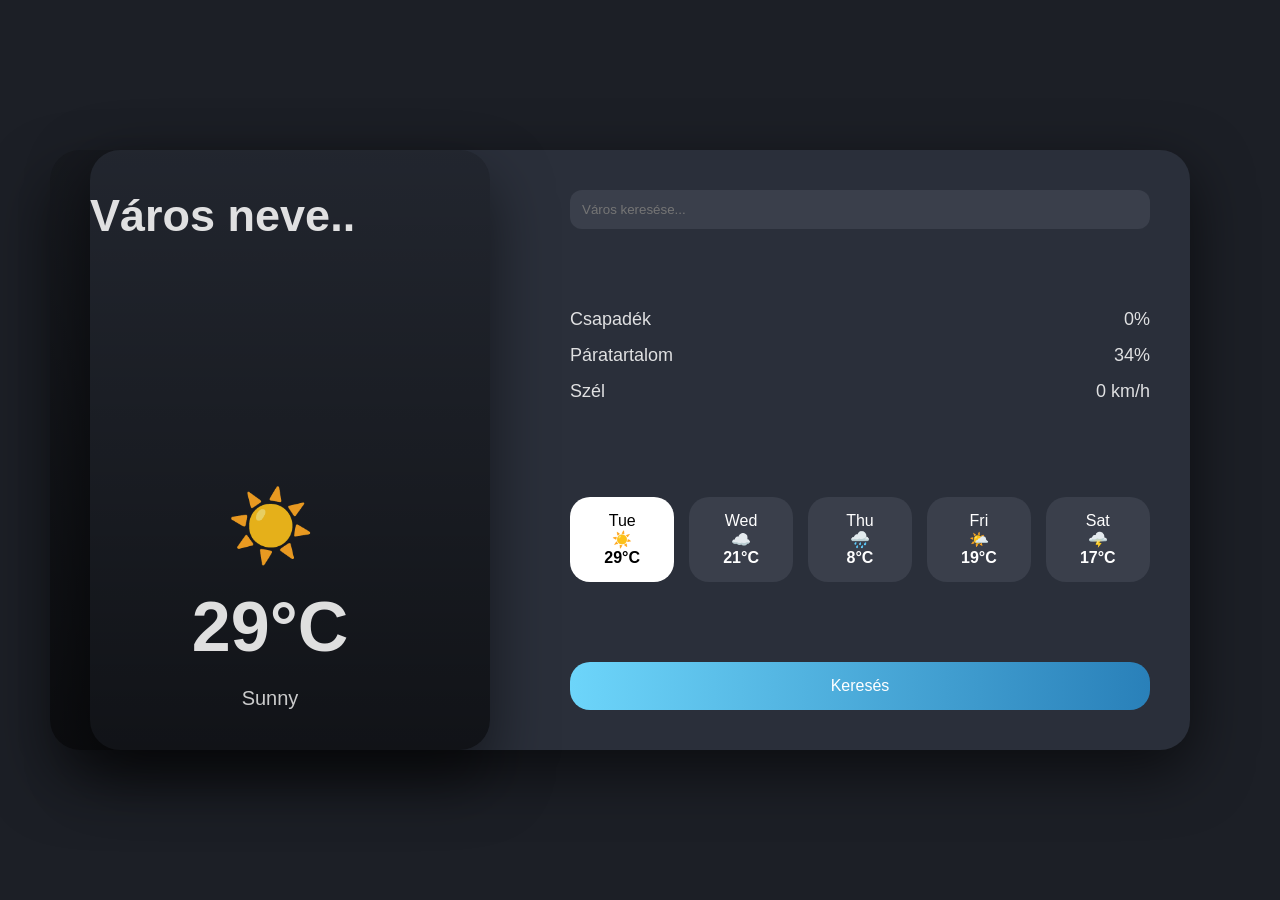
==== index.html @ 41c297f8 "fork done" ====
<!DOCTYPE html>
<html lang="hu">
<head>
    <meta charset="UTF-8">
    <title>Weather App</title>
    <link rel="stylesheet" href="styles/style.css">
</head>
<body>

<div class="app">

    <!-- BAL PANEL -->
    <div class="left-panel">
        <div class="date">
            <h2 id="location">Város neve..</h2>
            <p id="date"></p>
            <p id="dateDay"></p>
        </div>

        <div class="weather-main">
            <div class="icon" id="iconData">☀️</div>
            <h1 id="temperature">29°C</h1>
            <p class="status">Sunny</p>
        </div>
    </div>


    <div class="right-panel">

        <!-- KERESŐ -->
        <div class="search-box">
            <input type="text" id="cityInput" placeholder="Város keresése...">
            
            <p id="moreInfo"></p>
        </div>

        <!-- EXTRA INFÓ -->
        <div class="details">
            <div>
                <p>Csapadék</p>
                <span id="precipitation">0%</span>
            </div>
            <div>
                <p>Páratartalom</p>
                <span id="humidity">34%</span>
            </div>
            <div>
                <p>Szél</p>
                <span id="wind">0 km/h</span>
            </div>
        </div>

        <!-- 5 NAP -->
        <div class="forecast">
            <div class="day active">
                <p>Tue</p>
                <span>☀️</span>
                <h4>29°C</h4>
            </div>
            <div class="day">
                <p>Wed</p>
                <span>☁️</span>
                <h4>21°C</h4>
            </div>
            <div class="day">
                <p>Thu</p>
                <span>🌧️</span>
                <h4>8°C</h4>
            </div>
            <div class="day">
                <p>Fri</p>
                <span>🌤️</span>
                <h4>19°C</h4>
            </div>
            <div class="day">
                <p>Sat</p>
                <span>🌩️</span>
                <h4>17°C</h4>
            </div>
        </div>

        <button id="searchBtn" class="change-btn">Keresés</button>

    </div>

</div>
    <script src="scirpts/script.js"></script>
    <script src="scirpts/masik.js"></script>
</body>
</html>
---- styles/style.css ----
* {
    margin: 0;
    padding: 0;
    box-sizing: border-box;
    font-family: -apple-system, BlinkMacSystemFont, sans-serif;
}

body {
    height: 100vh;
    background: #1c1f26;
    display: flex;
    justify-content: center;
    align-items: center;
}

.app {
    display: flex;
    width: 1100px;
    height: 600px;
    border-radius: 30px;
    background: #2a2f3a;
    box-shadow: 0 20px 60px rgba(0,0,0,0.6);
    overflow: visible;
}

/* BAL PANEL */
.left-panel {
    width: 40%;
    padding: 40px;
    border-radius: 30px;
    background: linear-gradient(
        to bottom,
        rgba(0,0,0,0.2),
        rgba(0,0,0,0.6)
    ),
    url("https://images.unsplash.com/photo-1507525428034-b723cf961d3e") center/cover;
    color: rgb(245,245,245,0.9);
    position: relative;
    left: -40px; /* kiugrás */
    box-shadow: 0 30px 60px rgba(0,0,0,0.5);
    display: flex;
    flex-direction: column;
    justify-content: space-between;
}

.date{
    font-weight: bold;
    font-size: 30px;

}

.weather-main {
    text-align: center;
}

.weather-main h1 {
    font-size: 70px;
    margin: 20px 0;
}

.status {
    font-size: 20px;
    opacity: 0.9;
}

/* JOBB PANEL */
.right-panel {
    width: 60%;
    padding: 40px;
    color: white;
    display: flex;
    flex-direction: column;
    justify-content: space-between;
}

/* SEARCH */
.search-box {
    display: flex;
    gap: 10px;
    flex-direction: column;
}
.search-box p {
    color: rgb(245,245,245,0.9);
    display: none;
}
.search-box a {
    color:antiquewhite;
}


.search-box input {
    flex: 1;
    padding: 12px;
    border-radius: 12px;
    border: none;
    background: #3a3f4b;
    color: white;
    outline: none;
}

.search-box button {
    padding: 12px 16px;
    border-radius: 12px;
    border: none;
    cursor: pointer;
    background: linear-gradient(90deg, #6dd5fa, #2980b9);
    color: white;
}

/* DETAILS */
.details {
    margin-top: 40px;
}

.details div {
    display: flex;
    justify-content: space-between;
    margin-bottom: 15px;
    font-size: 18px;
    opacity: 0.85;
}

/* FORECAST */
.forecast {
    display: flex;
    justify-content: space-between;
    margin-top: 40px;
}

.day {
    background: #3a3f4b;
    padding: 15px;
    border-radius: 20px;
    width: 18%;
    text-align: center;
    transition: 0.3s;
}

.day.active {
    background: white;
    color: black;
}

.day:hover {
    transform: translateY(-5px);
}

/* BUTTON */
.change-btn {
    margin-top: 40px;
    padding: 15px;
    border-radius: 20px;
    border: none;
    background: linear-gradient(90deg, #6dd5fa, #2980b9);
    color: white;
    cursor: pointer;
    font-size: 16px;
}

.icon{
    font-size: 70px;
}
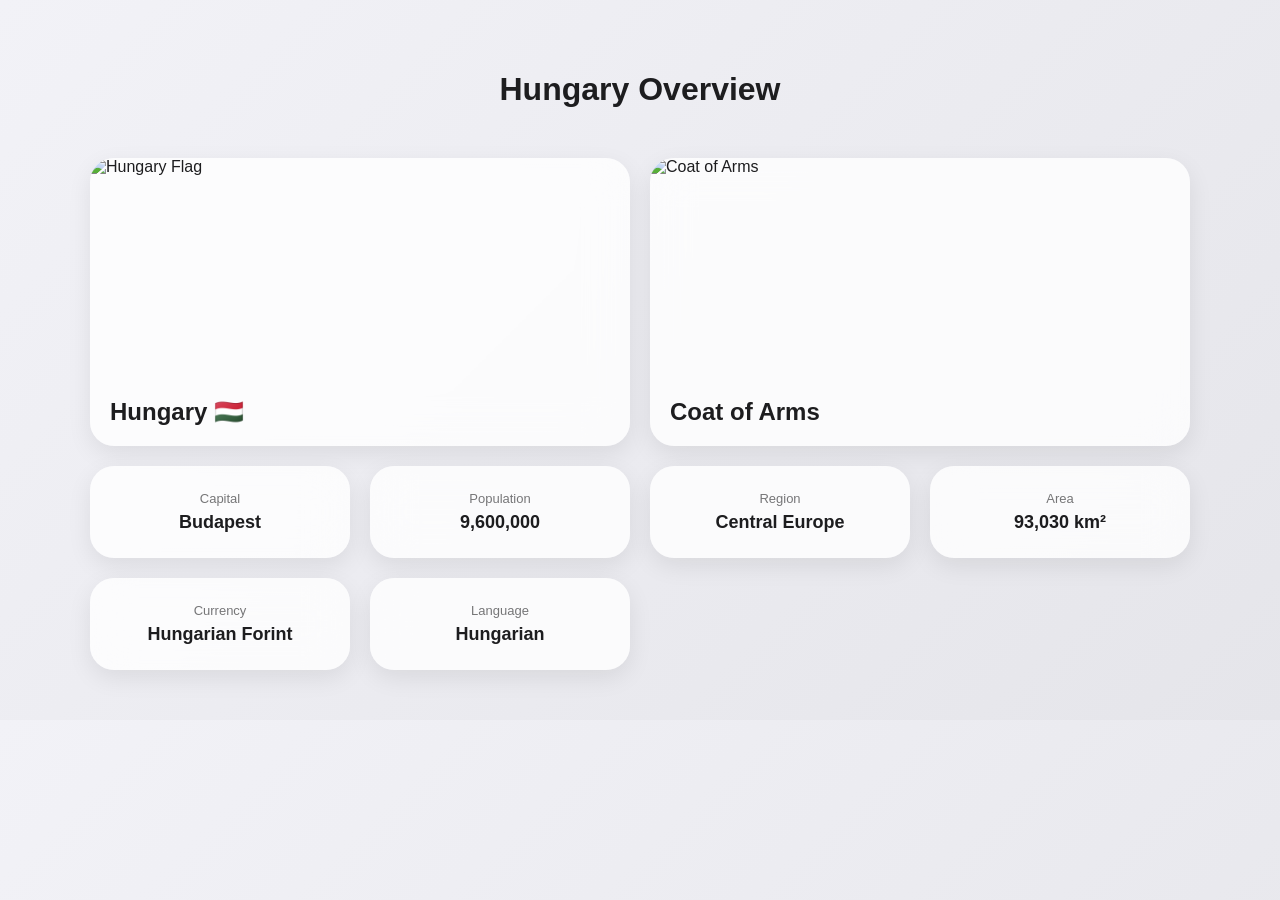
==== commit db8afde1: "moreinfo.html elkeszitése és megírása" ====
--- a/index.html
+++ b/index.html
@@ -1,90 +1,172 @@
 <!DOCTYPE html>
 <html lang="hu">
 <head>
-    <meta charset="UTF-8">
-    <title>Weather App</title>
-    <link rel="stylesheet" href="styles/style.css">
+<meta charset="UTF-8">
+<meta name="viewport" content="width=device-width, initial-scale=1.0">
+<title>Country Cards</title>
+
+<style>
+body {
+    margin: 0;
+    font-family: -apple-system, BlinkMacSystemFont, sans-serif;
+    background: linear-gradient(135deg, #f2f2f7, #e5e5ea);
+    padding: 50px 20px;
+    color: #1d1d1f;
+}
+
+.app {
+    max-width: 1100px;
+    margin: auto;
+}
+
+h1 {
+    text-align: center;
+    margin-bottom: 50px;
+    font-weight: 600;
+}
+
+.cards {
+    display: grid;
+    grid-template-columns: repeat(4, 1fr);
+    gap: 20px;
+}
+
+/* alap card */
+.card {
+    background: #ffffffcc;
+    backdrop-filter: blur(20px);
+    border-radius: 24px;
+    padding: 18px;
+    box-shadow: 0 8px 25px rgba(0,0,0,0.08);
+    transition: 0.3s ease;
+}
+
+.card:hover {
+    transform: translateY(-6px);
+}
+
+/* NAGY képes card */
+.card.large {
+    grid-column: span 2;
+    padding: 0;
+    overflow: hidden;
+}
+
+.card.large img {
+    width: 100%;
+    height: 220px;
+    object-fit: cover;
+    display: block;
+}
+
+.card.large .content {
+    padding: 20px;
+}
+
+.card.large h2 {
+    margin: 0;
+    font-weight: 600;
+}
+
+/* kicsi text card */
+.card.small {
+    display: flex;
+    flex-direction: column;
+    justify-content: center;
+    text-align: center;
+    padding: 25px 15px;
+}
+
+.label {
+    font-size: 13px;
+    opacity: 0.6;
+    margin-bottom: 6px;
+}
+
+.value {
+    font-size: 18px;
+    font-weight: 600;
+}
+
+/* responsive */
+@media (max-width: 900px) {
+    .cards {
+        grid-template-columns: repeat(2, 1fr);
+    }
+
+    .card.large {
+        grid-column: span 2;
+    }
+}
+
+@media (max-width: 500px) {
+    .cards {
+        grid-template-columns: 1fr;
+    }
+
+    .card.large {
+        grid-column: span 1;
+    }
+}
+</style>
+
 </head>
 <body>
 
 <div class="app">
+    <h1>Hungary Overview</h1>
 
-    <!-- BAL PANEL -->
-    <div class="left-panel">
-        <div class="date">
-            <h2 id="location">Város neve..</h2>
-            <p id="date"></p>
-            <p id="dateDay"></p>
-        </div>
+    <div class="cards">
 
-        <div class="weather-main">
-            <div class="icon" id="iconData">☀️</div>
-            <h1 id="temperature">29°C</h1>
-            <p class="status">Sunny</p>
-        </div>
-    </div>
-
-
-    <div class="right-panel">
-
-        <!-- KERESŐ -->
-        <div class="search-box">
-            <input type="text" id="cityInput" placeholder="Város keresése...">
-            
-            <p id="moreInfo"></p>
-        </div>
-
-        <!-- EXTRA INFÓ -->
-        <div class="details">
-            <div>
-                <p>Csapadék</p>
-                <span id="precipitation">0%</span>
-            </div>
-            <div>
-                <p>Páratartalom</p>
-                <span id="humidity">34%</span>
-            </div>
-            <div>
-                <p>Szél</p>
-                <span id="wind">0 km/h</span>
+        <!-- NAGY FLAG CARD -->
+        <div class="card large">
+            <img src="https://flagcdn.com/w1280/hu.png" alt="Hungary Flag">
+            <div class="content">
+                <h2>Hungary 🇭🇺</h2>
             </div>
         </div>
 
-        <!-- 5 NAP -->
-        <div class="forecast">
-            <div class="day active">
-                <p>Tue</p>
-                <span>☀️</span>
-                <h4>29°C</h4>
-            </div>
-            <div class="day">
-                <p>Wed</p>
-                <span>☁️</span>
-                <h4>21°C</h4>
-            </div>
-            <div class="day">
-                <p>Thu</p>
-                <span>🌧️</span>
-                <h4>8°C</h4>
-            </div>
-            <div class="day">
-                <p>Fri</p>
-                <span>🌤️</span>
-                <h4>19°C</h4>
-            </div>
-            <div class="day">
-                <p>Sat</p>
-                <span>🌩️</span>
-                <h4>17°C</h4>
+        <!-- NAGY COAT CARD -->
+        <div class="card large">
+            <img src="https://mainfacts.com/media/images/coats_of_arms/hu.png" alt="Coat of Arms">
+            <div class="content">
+                <h2>Coat of Arms</h2>
             </div>
         </div>
 
-        <button id="searchBtn" class="change-btn">Keresés</button>
+        <!-- KICSI INFÓ CARDOK -->
+        <div class="card small">
+            <div class="label">Capital</div>
+            <div class="value">Budapest</div>
+        </div>
+
+        <div class="card small">
+            <div class="label">Population</div>
+            <div class="value">9,600,000</div>
+        </div>
+
+        <div class="card small">
+            <div class="label">Region</div>
+            <div class="value">Central Europe</div>
+        </div>
+
+        <div class="card small">
+            <div class="label">Area</div>
+            <div class="value">93,030 km²</div>
+        </div>
+
+        <div class="card small">
+            <div class="label">Currency</div>
+            <div class="value">Hungarian Forint</div>
+        </div>
+
+        <div class="card small">
+            <div class="label">Language</div>
+            <div class="value">Hungarian</div>
+        </div>
 
     </div>
+</div>
 
-</div>
-    <script src="scirpts/script.js"></script>
-    <script src="scirpts/masik.js"></script>
 </body>
 </html>
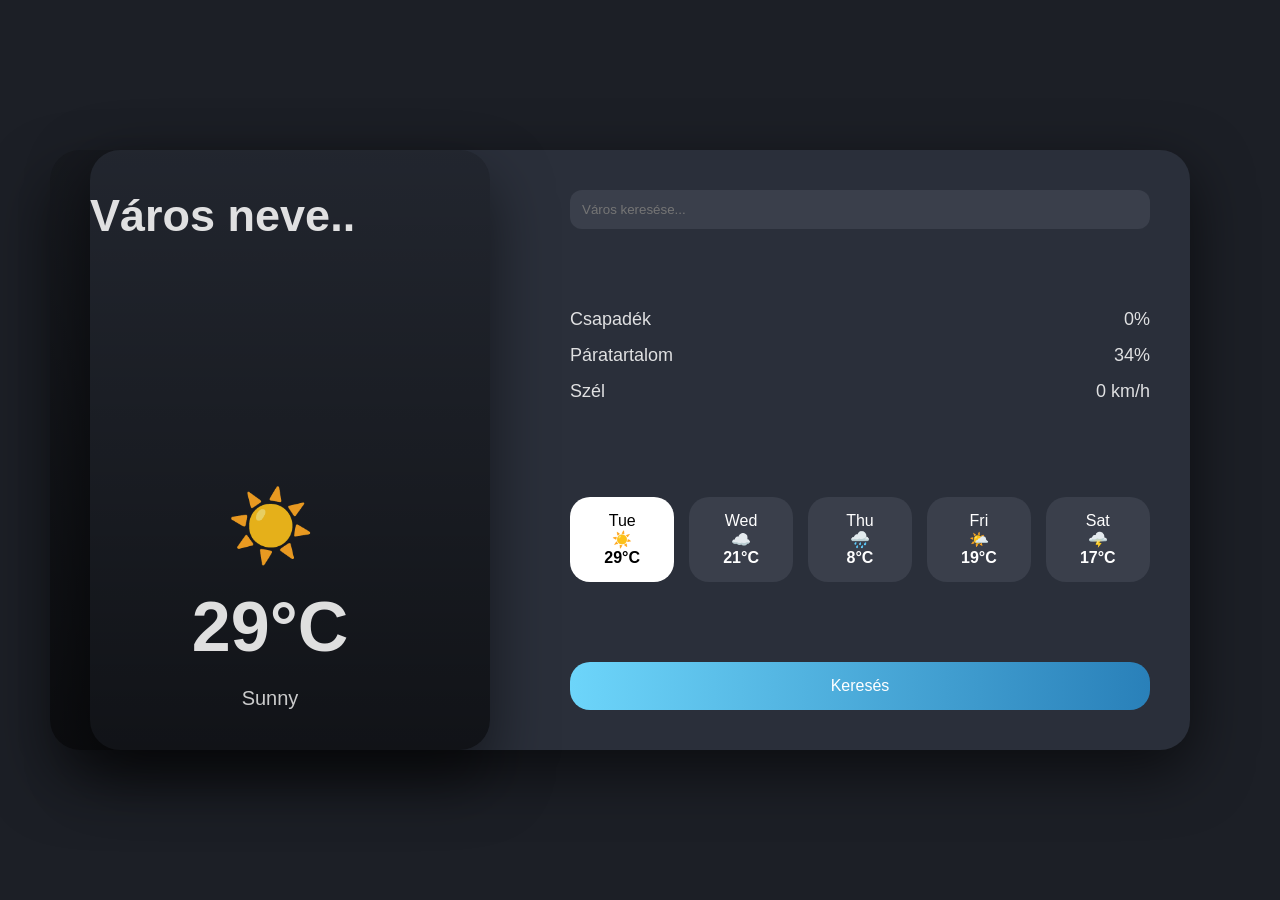
==== commit 34d386a5: "Szopas js ben, uj html" ====
--- a/index.html
+++ b/index.html
@@ -1,172 +1,89 @@
 <!DOCTYPE html>
 <html lang="hu">
 <head>
-<meta charset="UTF-8">
-<meta name="viewport" content="width=device-width, initial-scale=1.0">
-<title>Country Cards</title>
-
-<style>
-body {
-    margin: 0;
-    font-family: -apple-system, BlinkMacSystemFont, sans-serif;
-    background: linear-gradient(135deg, #f2f2f7, #e5e5ea);
-    padding: 50px 20px;
-    color: #1d1d1f;
-}
-
-.app {
-    max-width: 1100px;
-    margin: auto;
-}
-
-h1 {
-    text-align: center;
-    margin-bottom: 50px;
-    font-weight: 600;
-}
-
-.cards {
-    display: grid;
-    grid-template-columns: repeat(4, 1fr);
-    gap: 20px;
-}
-
-/* alap card */
-.card {
-    background: #ffffffcc;
-    backdrop-filter: blur(20px);
-    border-radius: 24px;
-    padding: 18px;
-    box-shadow: 0 8px 25px rgba(0,0,0,0.08);
-    transition: 0.3s ease;
-}
-
-.card:hover {
-    transform: translateY(-6px);
-}
-
-/* NAGY képes card */
-.card.large {
-    grid-column: span 2;
-    padding: 0;
-    overflow: hidden;
-}
-
-.card.large img {
-    width: 100%;
-    height: 220px;
-    object-fit: cover;
-    display: block;
-}
-
-.card.large .content {
-    padding: 20px;
-}
-
-.card.large h2 {
-    margin: 0;
-    font-weight: 600;
-}
-
-/* kicsi text card */
-.card.small {
-    display: flex;
-    flex-direction: column;
-    justify-content: center;
-    text-align: center;
-    padding: 25px 15px;
-}
-
-.label {
-    font-size: 13px;
-    opacity: 0.6;
-    margin-bottom: 6px;
-}
-
-.value {
-    font-size: 18px;
-    font-weight: 600;
-}
-
-/* responsive */
-@media (max-width: 900px) {
-    .cards {
-        grid-template-columns: repeat(2, 1fr);
-    }
-
-    .card.large {
-        grid-column: span 2;
-    }
-}
-
-@media (max-width: 500px) {
-    .cards {
-        grid-template-columns: 1fr;
-    }
-
-    .card.large {
-        grid-column: span 1;
-    }
-}
-</style>
-
+    <meta charset="UTF-8">
+    <title>Weather App</title>
+    <link rel="stylesheet" href="styles/style.css">
 </head>
 <body>
 
 <div class="app">
-    <h1>Hungary Overview</h1>
 
-    <div class="cards">
+    <!-- BAL PANEL -->
+    <div class="left-panel">
+        <div class="date">
+            <h2 id="location">Város neve..</h2>
+            <p id="date"></p>
+            <p id="dateDay"></p>
+        </div>
 
-        <!-- NAGY FLAG CARD -->
-        <div class="card large">
-            <img src="https://flagcdn.com/w1280/hu.png" alt="Hungary Flag">
-            <div class="content">
-                <h2>Hungary 🇭🇺</h2>
+        <div class="weather-main">
+            <div class="icon" id="iconData">☀️</div>
+            <h1 id="temperature">29°C</h1>
+            <p class="status">Sunny</p>
+        </div>
+    </div>
+
+
+    <div class="right-panel">
+
+        <!-- KERESŐ -->
+        <div class="search-box">
+            <input type="text" id="cityInput" placeholder="Város keresése...">
+            
+            <p id="moreInfo"></p>
+        </div>
+
+        <!-- EXTRA INFÓ -->
+        <div class="details">
+            <div>
+                <p>Csapadék</p>
+                <span id="precipitation">0%</span>
+            </div>
+            <div>
+                <p>Páratartalom</p>
+                <span id="humidity">34%</span>
+            </div>
+            <div>
+                <p>Szél</p>
+                <span id="wind">0 km/h</span>
             </div>
         </div>
 
-        <!-- NAGY COAT CARD -->
-        <div class="card large">
-            <img src="https://mainfacts.com/media/images/coats_of_arms/hu.png" alt="Coat of Arms">
-            <div class="content">
-                <h2>Coat of Arms</h2>
+        <!-- 5 NAP -->
+        <div class="forecast">
+            <div class="day active">
+                <p>Tue</p>
+                <span>☀️</span>
+                <h4>29°C</h4>
+            </div>
+            <div class="day">
+                <p>Wed</p>
+                <span>☁️</span>
+                <h4>21°C</h4>
+            </div>
+            <div class="day">
+                <p>Thu</p>
+                <span>🌧️</span>
+                <h4>8°C</h4>
+            </div>
+            <div class="day">
+                <p>Fri</p>
+                <span>🌤️</span>
+                <h4>19°C</h4>
+            </div>
+            <div class="day">
+                <p>Sat</p>
+                <span>🌩️</span>
+                <h4>17°C</h4>
             </div>
         </div>
 
-        <!-- KICSI INFÓ CARDOK -->
-        <div class="card small">
-            <div class="label">Capital</div>
-            <div class="value">Budapest</div>
-        </div>
-
-        <div class="card small">
-            <div class="label">Population</div>
-            <div class="value">9,600,000</div>
-        </div>
-
-        <div class="card small">
-            <div class="label">Region</div>
-            <div class="value">Central Europe</div>
-        </div>
-
-        <div class="card small">
-            <div class="label">Area</div>
-            <div class="value">93,030 km²</div>
-        </div>
-
-        <div class="card small">
-            <div class="label">Currency</div>
-            <div class="value">Hungarian Forint</div>
-        </div>
-
-        <div class="card small">
-            <div class="label">Language</div>
-            <div class="value">Hungarian</div>
-        </div>
+        <button id="searchBtn" class="change-btn">Keresés</button>
 
     </div>
+
 </div>
-
+    <script src="scirpts/script.js"></script>
 </body>
 </html>
--- a/styles/style.css
+++ b/styles/style.css
@@ -0,0 +1,162 @@
+* {
+    margin: 0;
+    padding: 0;
+    box-sizing: border-box;
+    font-family: -apple-system, BlinkMacSystemFont, sans-serif;
+}
+
+body {
+    height: 100vh;
+    background: #1c1f26;
+    display: flex;
+    justify-content: center;
+    align-items: center;
+}
+
+.app {
+    display: flex;
+    width: 1100px;
+    height: 600px;
+    border-radius: 30px;
+    background: #2a2f3a;
+    box-shadow: 0 20px 60px rgba(0,0,0,0.6);
+    overflow: visible;
+}
+
+/* BAL PANEL */
+.left-panel {
+    width: 40%;
+    padding: 40px;
+    border-radius: 30px;
+    background: linear-gradient(
+        to bottom,
+        rgba(0,0,0,0.2),
+        rgba(0,0,0,0.6)
+    ),
+    url("https://images.unsplash.com/photo-1507525428034-b723cf961d3e") center/cover;
+    color: rgb(245,245,245,0.9);
+    position: relative;
+    left: -40px; /* kiugrás */
+    box-shadow: 0 30px 60px rgba(0,0,0,0.5);
+    display: flex;
+    flex-direction: column;
+    justify-content: space-between;
+}
+
+.date{
+    font-weight: bold;
+    font-size: 30px;
+
+}
+
+.weather-main {
+    text-align: center;
+}
+
+.weather-main h1 {
+    font-size: 70px;
+    margin: 20px 0;
+}
+
+.status {
+    font-size: 20px;
+    opacity: 0.9;
+}
+
+/* JOBB PANEL */
+.right-panel {
+    width: 60%;
+    padding: 40px;
+    color: white;
+    display: flex;
+    flex-direction: column;
+    justify-content: space-between;
+}
+
+/* SEARCH */
+.search-box {
+    display: flex;
+    gap: 10px;
+    flex-direction: column;
+}
+.search-box p {
+    color: rgb(245,245,245,0.9);
+    display: none;
+}
+.search-box a {
+    color:antiquewhite;
+}
+
+
+.search-box input {
+    flex: 1;
+    padding: 12px;
+    border-radius: 12px;
+    border: none;
+    background: #3a3f4b;
+    color: white;
+    outline: none;
+}
+
+.search-box button {
+    padding: 12px 16px;
+    border-radius: 12px;
+    border: none;
+    cursor: pointer;
+    background: linear-gradient(90deg, #6dd5fa, #2980b9);
+    color: white;
+}
+
+/* DETAILS */
+.details {
+    margin-top: 40px;
+}
+
+.details div {
+    display: flex;
+    justify-content: space-between;
+    margin-bottom: 15px;
+    font-size: 18px;
+    opacity: 0.85;
+}
+
+/* FORECAST */
+.forecast {
+    display: flex;
+    justify-content: space-between;
+    margin-top: 40px;
+}
+
+.day {
+    background: #3a3f4b;
+    padding: 15px;
+    border-radius: 20px;
+    width: 18%;
+    text-align: center;
+    transition: 0.3s;
+}
+
+.day.active {
+    background: white;
+    color: black;
+}
+
+.day:hover {
+    transform: translateY(-5px);
+}
+
+/* BUTTON */
+.change-btn {
+    margin-top: 40px;
+    padding: 15px;
+    border-radius: 20px;
+    border: none;
+    background: linear-gradient(90deg, #6dd5fa, #2980b9);
+    color: white;
+    cursor: pointer;
+    font-size: 16px;
+}
+
+.icon{
+    font-size: 70px;
+}
